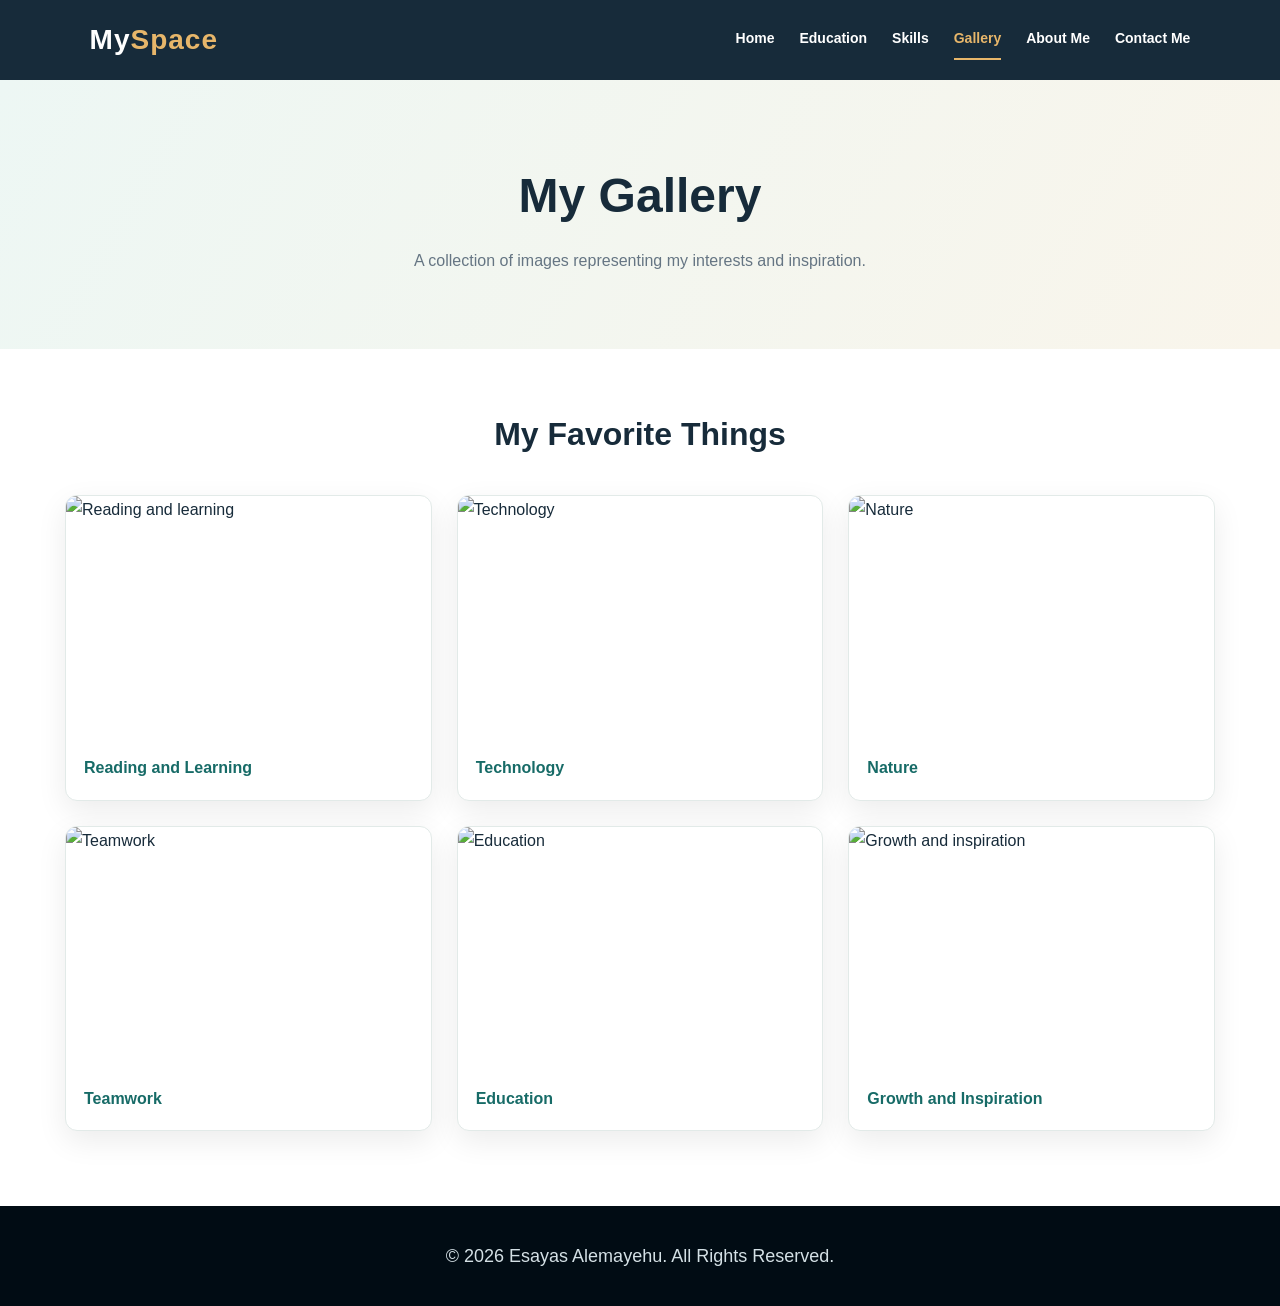
==== gallery.html @ d30f829a "Add files via upload" ====
<!DOCTYPE html>
<html lang="en">

<head>

    <meta charset="UTF-8">
    <meta name="viewport" content="width=device-width, initial-scale=1.0">

    <title>MySpace |Gallery </title>

    <link rel="stylesheet" href="style.css">

    <link rel="stylesheet" href="https://cdnjs.cloudflare.com/ajax/libs/font-awesome/6.5.0/css/all.min.css">

</head>

<body>

<header class="header">

    <a href="index.html" class="logo">My<span>Space</span></a>

    <button class="menu-btn" id="menuBtn">
        <i class="fas fa-bars"></i>
    </button>

    <nav class="nav" id="navMenu">

        <button class="close-btn" id="closeBtn">&times;</button>

        <a href="index.html">Home</a>
        <a href="Education.html">Education</a>
        <a href="skills.html">Skills</a>
        <a href="gallery.html" class="active">Gallery</a>
        <a href="about.html">About Me</a>
        <a href="contact.html">Contact Me</a>

    </nav>

</header>


<main>

    <section class="page-header">

        <h1>My Gallery</h1>

        <p>
            A collection of images representing my interests and inspiration.
        </p>

    </section>


    <section class="container">

        <h2 class="section-title">My Favorite Things</h2>

        <div class="gallery">

            <figure>

                <img src="images/reading and learning.jpg"
                     alt="Reading and learning">

                <figcaption>Reading and Learning</figcaption>

            </figure>


            <figure>

                <img src="images/technology.jpg"
                     alt="Technology">

                <figcaption>Technology</figcaption>

            </figure>


            <figure>

                <img src="images/nature.jpg"
                     alt="Nature">

                <figcaption>Nature</figcaption>

            </figure>


            <figure>

                <img src="images/teamwork.jpg"
                     alt="Teamwork">

                <figcaption>Teamwork</figcaption>

            </figure>


            <figure>

                <img src="images/education.jpg"
                     alt="Education">

                <figcaption>Education</figcaption>

            </figure>


            <figure>

                <img src="images/growth and inspir.jpg"
                     alt="Growth and inspiration">

                <figcaption>Growth and Inspiration</figcaption>

            </figure>

        </div>

    </section>

</main>


<footer class="footer">

    <p>&copy; 2026 Esayas Alemayehu. All Rights Reserved.</p>

</footer>


<script src="script.js"></script>

</body>
</html>
---- style.css ----
/* =====================================================
   MYSPACE - PERSONAL PORTFOLIO WEBSITE
   Developed by Esayas Alemayehu
   Professional Responsive Design
===================================================== */

/* 1. GLOBAL SETTINGS */

* {
    margin: 0;
    padding: 0;
    box-sizing: border-box;
}

:root {
    --primary: #176b67;
    --primary-dark: #104f4c;
    --accent: #e7b66a;
    --text: #172b3a;
    --muted: #657583;
    --background: #ffffff;
    --light: #f3f7f6;
    --border: #e2eae8;
    --shadow: 0 10px 30px rgba(0, 0, 0, 0.08);
}

html {
    scroll-behavior: smooth;
}

body {
    min-height: 100vh;
    font-family: Arial, Helvetica, sans-serif;
    line-height: 1.7;
    color: var(--text);
    background: var(--background);
    overflow-x: hidden;
    padding-top: 80px;
}

a {
    text-decoration: none;
    color: inherit;
}

button,
input,
textarea {
    font: inherit;
}

img {
    max-width: 100%;
}

.container,
.contianer {
    width: 90%;
    max-width: 1150px;
    margin: 0 auto;
}


/* =====================================================
   2. HEADER AND NAVIGATION
===================================================== */

.header {
    width: 100%;
    min-height: 80px;
    padding: 15px 7%;
    background: #172b3a;

    display: flex;
    justify-content: space-between;
    align-items: center;
    gap: 25px;

    /* Fixed header - does not scroll */
    position: fixed;
    top: 0;
    left: 0;
    right: 0;
    z-index: 1000;
}

.lh,
.logo {
    display: inline-block;
    color: white;
    font-size: 28px;
    font-weight: 800;
    letter-spacing: 1px;
    white-space: nowrap;
}

.lh span,
.logo span {
    color: var(--accent);
}

.lh:hover,
.logo:hover {
    color: var(--accent);
}

.nav {
    display: flex;
    align-items: center;
    justify-content: flex-end;
    gap: 25px;
}

.nav a {
    color: white;
    font-size: 14px;
    font-weight: 600;
    padding: 7px 0;
    border-bottom: 2px solid transparent;
    transition: 0.3s;
}

.nav a:hover,
.nav a.active {
    color: var(--accent);
    border-bottom-color: var(--accent);
}

.menu-btn,
.close-btn {
    display: none;
    background: transparent;
    border: none;
    color: white;
    font-size: 28px;
    cursor: pointer;
}


/* =====================================================
   3. HOME PAGE
===================================================== */

.hero {
    min-height: 500px;
    padding: 100px 10%;

    display: flex;
    justify-content: space-between;
    align-items: center;
    gap: 40px;

    background: linear-gradient(
        120deg,
        #edf7f4,
        #f9f5eb
    );
}

.subtitle,
.small-heading {
    display: inline-block;
    color: var(--primary);
    font-size: 13px;
    font-weight: 700;
    letter-spacing: 2px;
}

.hero h1 {
    font-size: clamp(38px, 6vw, 65px);
    line-height: 1.2;
    margin: 18px 0;
    font-weight: 800;
}

.hero h1 span {
    color: var(--primary);
}

.hero p:not(.subtitle) {
    max-width: 650px;
    color: var(--muted);
    margin-bottom: 25px;
}

.hero-buttons {
    display: flex;
    flex-wrap: wrap;
    gap: 12px;
}


/* =====================================================
   4. BUTTONS
===================================================== */

.btn {
    display: inline-flex;
    align-items: center;
    justify-content: center;
    gap: 8px;

    padding: 12px 23px;

    background: var(--primary);
    color: white;

    border: 2px solid var(--primary);
    border-radius: 7px;

    font-size: 14px;
    font-weight: 600;

    cursor: pointer;
    transition: 0.3s;
}

.btn:hover {
    background: var(--primary-dark);
    border-color: var(--primary-dark);
    transform: translateY(-3px);
}

.btn.secondary {
    color: var(--primary);
    background: transparent;
}

.btn.secondary:hover {
    color: white;
    background: var(--primary);
}


/* =====================================================
   5. SECTION HEADINGS
===================================================== */

.section-title {
    margin: 65px 0 30px;
    text-align: center;
    font-size: 32px;
    line-height: 1.3;
}

.page-header {
    padding: 75px 5%;
    text-align: center;

    background: linear-gradient(
        120deg,
        #edf7f4,
        #f9f5eb
    );
}

.page-header h1 {
    margin-bottom: 10px;
    font-size: clamp(32px, 5vw, 48px);
}

.page-header p {
    color: var(--muted);
}


/* =====================================================
   6. CARDS
===================================================== */

.cards {
    display: grid;
    grid-template-columns: repeat(3, minmax(0, 1fr));
    gap: 25px;
    margin: 35px 0 70px;
}

.card {
    padding: 30px;

    background: white;
    border: 1px solid var(--border);
    border-radius: 12px;

    box-shadow: var(--shadow);
    transition: 0.3s;
}

.card:hover {
    transform: translateY(-7px);
    border-color: var(--primary);
}

.card h3 {
    margin-bottom: 12px;
    color: var(--primary);
    font-size: 20px;
}

.card p {
    margin-bottom: 18px;
    color: var(--muted);
    font-size: 14px;
}

.card a {
    color: var(--primary);
    font-size: 14px;
    font-weight: 700;
}

.card a:hover {
    color: var(--primary-dark);
    text-decoration: underline;
}


/* =====================================================
   7. QUOTE SECTION
===================================================== */

.quote {
    padding: 65px 7%;
    text-align: center;
    color: white;
    background: #172b3a;
}

.quote h2 {
    margin-bottom: 15px;
}

.quote p {
    margin-bottom: 15px;
    font-size: clamp(17px, 3vw, 24px);
    font-style: italic;
    transition: 0.3s;
}

.quote p:hover {
    color: var(--accent);
}


/* =====================================================
   8. ABOUT PAGE
===================================================== */

.about-section {
    display: grid;

    grid-template-columns:
        minmax(280px, 0.9fr)
        minmax(0, 1.5fr);

    align-items: center;
    gap: 55px;

    padding-top: 75px;
    padding-bottom: 60px;
}


/* PROFILE CARD */

.profile-box {
    padding: 35px 25px;

    text-align: center;

    background: linear-gradient(
        135deg,
        #e1f0eb,
        #f8e9d0
    );

    border-radius: 18px;
    box-shadow: var(--shadow);

    transition: 0.3s;
}

.profile-box:hover {
    transform: translateY(-5px);
}


/* CIRCULAR PROFILE IMAGE */

.profile-image {
    width: 250px;
    height: 250px;

    aspect-ratio: 1 / 1;

    margin: 0 auto 25px;
    padding: 6px;

    overflow: hidden;
    flex-shrink: 0;

    border: 4px solid var(--primary);
    border-radius: 50%;

    background: white;
}

.profile-image img {
    display: block;

    width: 100%;
    height: 100%;

    border-radius: 50%;

    object-fit: contain;
    object-position: center;

    background: white;
}


/* PROFILE NAME */

.profile-box h2 {
    margin-bottom: 5px;
    color: var(--primary);
    font-size: 25px;
}

.profile-box p {
    color: var(--muted);
    font-size: 15px;
}


/* SOCIAL MEDIA ICONS */

.profile-social {
    display: flex;
    justify-content: center;
    align-items: center;
    gap: 15px;
    margin-top: 20px;
}

.profile-social a {
    width: 45px;
    height: 45px;

    display: flex;
    align-items: center;
    justify-content: center;

    color: white;
    background: var(--primary);

    border-radius: 50%;
    transition: 0.3s;
}

.profile-social a:hover {
    background: var(--primary-dark);
    transform: translateY(-4px);
}


/* INSTAGRAM AND TELEGRAM BRAND BACKGROUNDS */

.profile-social a:has(.fa-instagram) {
    background: linear-gradient(
        45deg,
        #FCAF45,
        #E4405F,
        #833AB4
    );
    color: #ffffff;
}

.profile-social a:has(.fa-telegram) {
    background: #0088CC;
    color: #ffffff;
}

.profile-social a:has(.fa-instagram):hover,
.profile-social a:has(.fa-telegram):hover {
    filter: brightness(1.08);
    transform: translateY(-4px) scale(1.08);
}


/* ABOUT TEXT */

.about-text h2 {
    margin: 10px 0 18px;
    color: var(--text);
    font-size: 36px;
}

.about-text h3 {
    margin: 22px 0 12px;
    color: var(--primary);
}

.about-text p {
    margin-bottom: 15px;
    color: var(--muted);
}


/* MY VALUES */

.values-list {
    list-style: none;
}

.values-list li {
    display: flex;
    align-items: center;
    gap: 10px;
    margin-bottom: 12px;
}

.values-list i {
    width: 22px;
    height: 22px;

    display: inline-flex;
    align-items: center;
    justify-content: center;

    flex: 0 0 22px;

    color: white;
    background: var(--primary);

    border-radius: 50%;
    font-size: 12px;
}


/* =====================================================
   9. EDUCATION PAGE
===================================================== */

.education-item {
    display: flex;
    align-items: flex-start;
    gap: 25px;

    margin: 25px 0;
    padding: 30px;

    background: var(--light);

    border-left: 5px solid var(--primary);
    border-radius: 10px;

    box-shadow: var(--shadow);
}

.education-item h3 {
    margin: 8px 0;
    color: var(--primary);
    font-size: 22px;
}

.education-item p {
    margin-bottom: 8px;
    color: var(--muted);
}


/* =====================================================
   10. SKILLS AND INTERESTS
===================================================== */

.interests {
    padding-bottom: 70px;
}

.interests ul {
    max-width: 650px;
    margin: 30px auto;
    padding: 25px 40px;

    background: var(--light);
    border-radius: 12px;

    box-shadow: var(--shadow);
    list-style: none;
}

.interests li {
    padding: 12px 0;
    border-bottom: 1px solid var(--border);
}

.interests li:last-child {
    border-bottom: none;
}


/* =====================================================
   11. GALLERY PAGE
===================================================== */

.gallery {
    display: grid;

    grid-template-columns:
        repeat(3, minmax(0, 1fr));

    gap: 25px;
    margin: 40px 0 75px;
}

.gallery figure {
    overflow: hidden;

    background: white;
    border: 1px solid var(--border);
    border-radius: 12px;

    box-shadow: var(--shadow);
    transition: 0.3s;
}

.gallery figure:hover {
    transform: translateY(-7px);
}

.gallery img {
    display: block;

    width: 100%;
    height: 240px;

    object-fit: cover;
    transition: transform 0.5s;
}

.gallery figure:hover img {
    transform: scale(1.06);
}

.gallery figcaption {
    padding: 18px;
    color: var(--primary);
    font-weight: 600;
}


/* =====================================================
   12. CONTACT PAGE
===================================================== */

.contact-layout {
    display: grid;
    grid-template-columns: 1fr 1fr;
    gap: 50px;

    padding-top: 75px;
    padding-bottom: 75px;
}

.contact-info h2 {
    margin: 12px 0 20px;
    font-size: 32px;
}

.contact-info p {
    margin-bottom: 20px;
    color: var(--muted);
}

.contact-info h3 {
    margin-bottom: 5px;
    color: var(--primary);
}


/* CONTACT FORM */

.contact-form {
    padding: 35px;

    background: white;
    border: 1px solid var(--border);
    border-radius: 15px;

    box-shadow: var(--shadow);
}

.contact-form h2 {
    margin-bottom: 20px;
}

.contact-form label {
    display: block;
    margin: 15px 0 7px;
    font-size: 14px;
    font-weight: 600;
}

.contact-form input,
.contact-form textarea {
    width: 100%;
    padding: 13px;

    color: var(--text);
    background: white;

    border: 1px solid #d6e1de;
    border-radius: 7px;

    outline: none;
    font-size: 14px;

    transition: 0.3s;
}

.contact-form input:focus,
.contact-form textarea:focus {
    border-color: var(--primary);

    box-shadow:
        0 0 0 3px rgba(23, 107, 103, 0.1);
}

.contact-form textarea {
    min-height: 140px;
    resize: vertical;
}

.contact-form button {
    margin-top: 20px;
}


/* =====================================================
   13. FOOTER
===================================================== */

.footer {
    padding: 30px 7%;

    color: white;
    background: #010c14;

    text-align: center;
}

.footer p {
    margin: 5px 0;
    color: #d4e0e5;
    font-size: 18px;
}


/* =====================================================
   14. ANIMATIONS
===================================================== */

@keyframes fadeUp {
    from {
        opacity: 0;
        transform: translateY(30px);
    }

    to {
        opacity: 1;
        transform: translateY(0);
    }
}


/* =====================================================
   15. TABLET RESPONSIVE DESIGN
===================================================== */

@media (max-width: 900px) {

    .header {
        padding: 15px 5%;
    }

    .nav {
        gap: 15px;
    }

    .nav a {
        font-size: 12px;
    }

    .hero {
        padding: 80px 6%;
    }

    .cards {
        grid-template-columns:
            repeat(2, minmax(0, 1fr));
    }

    .about-section {
        gap: 30px;
    }

    .gallery {
        grid-template-columns:
            repeat(2, minmax(0, 1fr));
    }
}


/* =====================================================
   16. MOBILE NAVIGATION
===================================================== */

@media (max-width: 768px) {

    .header {
        min-height: 75px;

        flex-direction: row;
        justify-content: space-between;
        align-items: center;
    }

    .menu-btn {
        display: block;
        margin-left: auto;
        padding: 5px 10px;
    }

    .nav {
        position: fixed;

        top: 0;
        right: -100%;

        width: 280px;
        max-width: 85%;
        height: 100vh;

        padding: 85px 35px 30px;

        display: flex;
        flex-direction: column;
        align-items: flex-start;
        gap: 25px;

        background: #172b3a;

        transition: right 0.35s ease;
        z-index: 1000;
    }

    .nav.active {
        right: 0;
    }

    .nav a {
        color: white;
        font-size: 15px;
    }

    .close-btn {
        display: block;

        position: absolute;
        top: 20px;
        right: 25px;

        font-size: 32px;
    }

    .hero {
        padding: 75px 7%;
    }

    .about-section,
    .contact-layout {
        grid-template-columns: 1fr;
    }

    .profile-box {
        width: 100%;
        max-width: 450px;
        margin: 0 auto;
    }
}


/* =====================================================
   17. SMALL MOBILE RESPONSIVE DESIGN
===================================================== */

@media (max-width: 500px) {

    .hero {
        padding: 60px 6%;
    }

    .hero h1 {
        font-size: 39px;
    }

    .cards,
    .gallery {
        grid-template-columns: 1fr;
    }

    .section-title {
        font-size: 26px;
    }

    .contact-form {
        padding: 22px;
    }

    .profile-image {
        width: 210px;
        height: 210px;
    }

    .education-item {
        flex-direction: column;
    }

    .quote {
        padding: 50px 6%;
    }

    .about-text h2 {
        font-size: 30px;
    }

    .interests ul {
        padding: 20px 25px;
    }
}


/* =====================================================
   18. ACCESSIBILITY
===================================================== */

@media (prefers-reduced-motion: reduce) {

    html {
        scroll-behavior: auto;
    }

    *,
    *::before,
    *::after {
        animation-duration: 0.01ms !important;
        transition-duration: 0.01ms !important;
    }
}
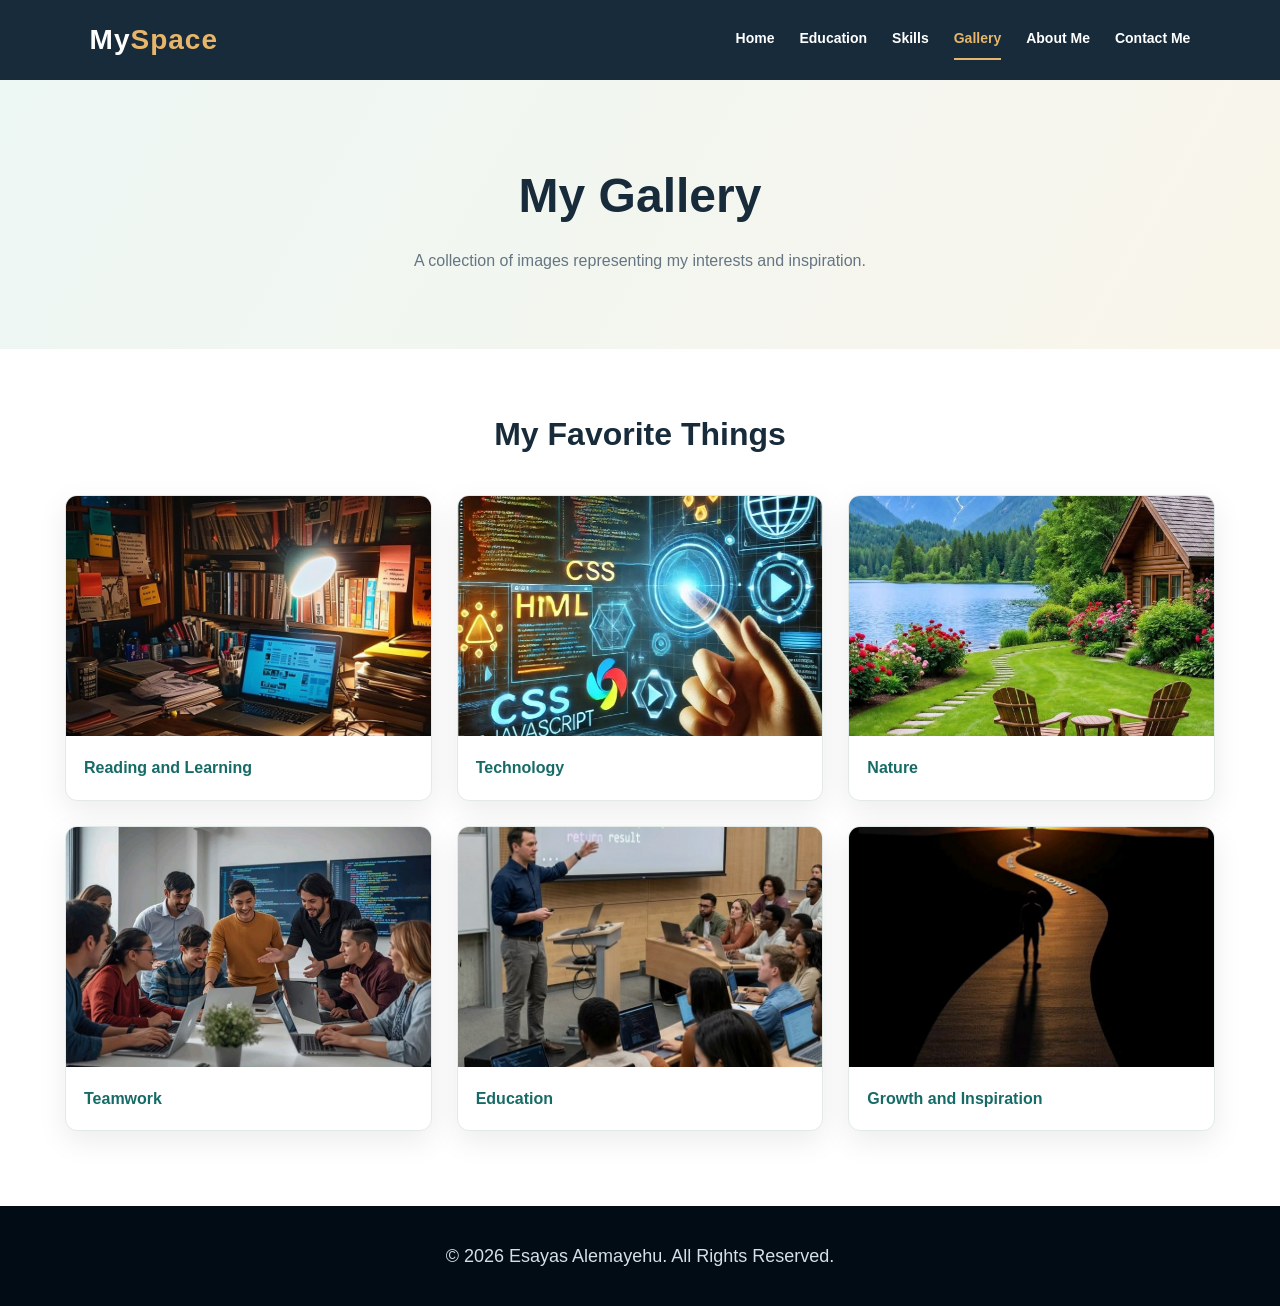
==== commit bd7302f6: "Fix HTML formatting and ensure proper structure" ====
--- a/gallery.html
+++ b/gallery.html
@@ -61,7 +61,7 @@
 
             <figure>
 
-                <img src="images/reading and learning.jpg"
+                <img src="reading and learning.jpg"
                      alt="Reading and learning">
 
                 <figcaption>Reading and Learning</figcaption>
@@ -71,7 +71,7 @@
 
             <figure>
 
-                <img src="images/technology.jpg"
+                <img src="technology.jpg"
                      alt="Technology">
 
                 <figcaption>Technology</figcaption>
@@ -81,7 +81,7 @@
 
             <figure>
 
-                <img src="images/nature.jpg"
+                <img src="nature.jpg"
                      alt="Nature">
 
                 <figcaption>Nature</figcaption>
@@ -91,7 +91,7 @@
 
             <figure>
 
-                <img src="images/teamwork.jpg"
+                <img src="teamwork.jpg"
                      alt="Teamwork">
 
                 <figcaption>Teamwork</figcaption>
@@ -101,7 +101,7 @@
 
             <figure>
 
-                <img src="images/education.jpg"
+                <img src="education.jpg"
                      alt="Education">
 
                 <figcaption>Education</figcaption>
@@ -111,7 +111,7 @@
 
             <figure>
 
-                <img src="images/growth and inspir.jpg"
+                <img src="growth and inspir.jpg"
                      alt="Growth and inspiration">
 
                 <figcaption>Growth and Inspiration</figcaption>
@@ -135,4 +135,4 @@
 <script src="script.js"></script>
 
 </body>
-</html>+</html>
